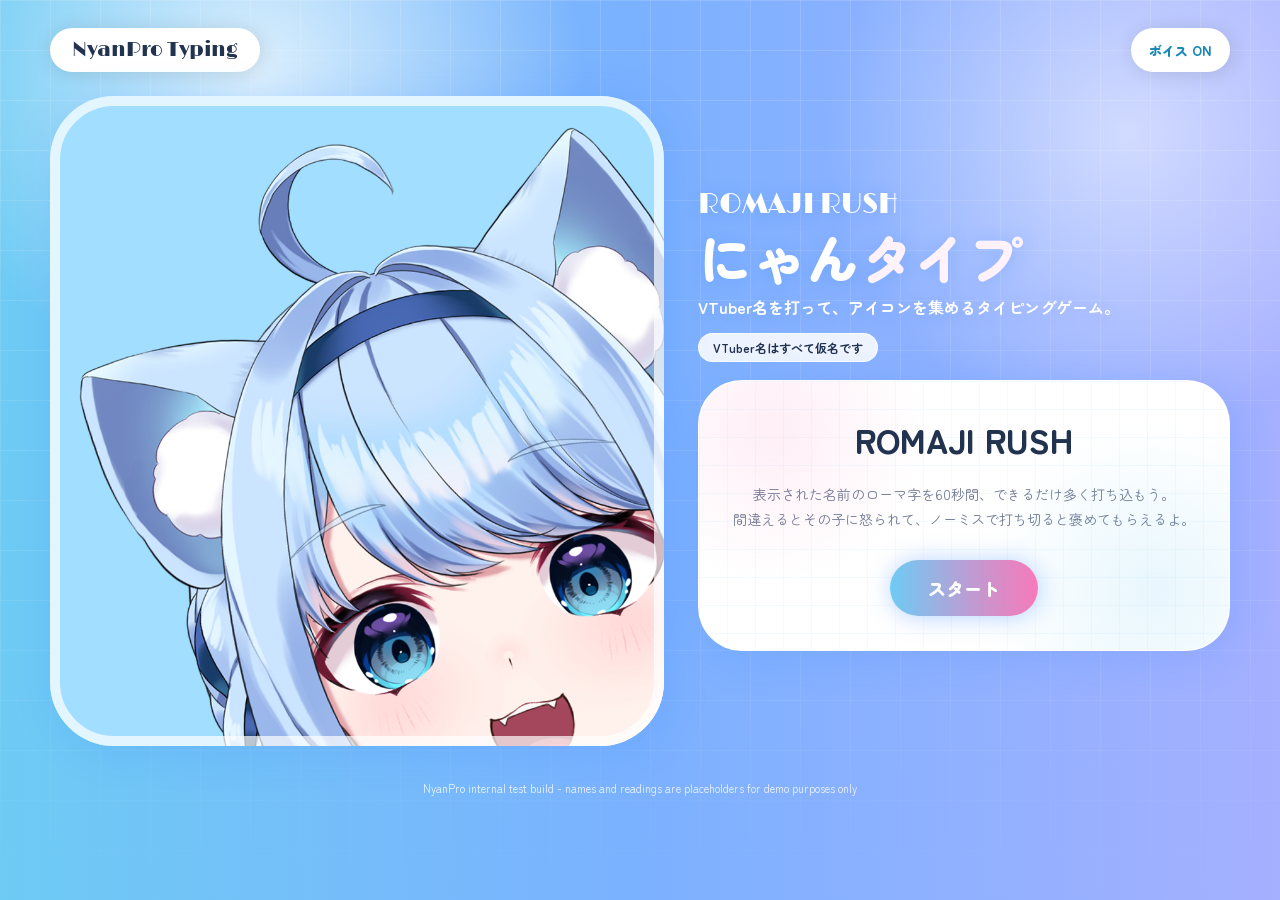
==== index.html @ a94c2b41 "Add GitHub Pages entrypoint" ====
<!DOCTYPE html>
<html lang="ja">
<head>
<meta charset="UTF-8">
<meta name="viewport" content="width=device-width, initial-scale=1.0">
<title>にゃんタイプ(仮) - VTuberタイピングゲーム テスト版</title>
<link rel="preconnect" href="https://fonts.googleapis.com">
<link rel="preconnect" href="https://fonts.gstatic.com" crossorigin>
<link href="https://fonts.googleapis.com/css2?family=Limelight&family=LINE+Seed+JP:wght@800&family=Zen+Maru+Gothic:wght@400;500;700;900&display=swap" rel="stylesheet">
<link rel="stylesheet" href="css/style.css">
</head>
<body>
<div class="background" aria-hidden="true">
  <div class="background-texture"></div>
</div>
<div class="wrap">
  <header class="site-header">
    <div class="site-brand">NyanPro Typing</div>
    <button class="voice-toggle on" id="voice-toggle-btn">ボイス ON</button>
  </header>

  <main class="hero-grid">
    <section class="main-visual" aria-label="にゃんタイプ メインビジュアル">
      <img src="img/main-icon.png" alt="にゃんタイプ メインビジュアル">
    </section>

    <section class="play-column">
      <div class="hero-copy">
        <p class="eyebrow">ROMAJI RUSH</p>
        <h1>にゃん<span>タイプ</span></h1>
        <p>VTuber名を打って、アイコンを集めるタイピングゲーム。</p>
        <div class="badge-note">VTuber名はすべて仮名です</div>
      </div>

      <div id="game-area"></div>
    </section>
  </main>

  <footer>NyanPro internal test build - names and readings are placeholders for demo purposes only</footer>
</div>

<script src="contents/game-content.js"></script>
<script src="js/app.js"></script>
</body>
</html>
---- css/style.css ----
:root{
  --color-text:#4c4c4c;
  --color-text-dark:#223350;
  --color-white:#ffffff;
  --color-soft:#f7fcff;
  --color-line:#d7ecfb;
  --color-blue:#6ecbf4;
  --color-blue-2:#7bb1ff;
  --color-lavender:#a5b0ff;
  --color-pink:#ff75b7;
  --color-pink-2:#ff9ed0;
  --color-yellow:#ffd166;
  --color-danger:#ff6b88;
  --gradient:linear-gradient(90deg,var(--color-blue) 0%,var(--color-blue-2) 50%,var(--color-lavender) 100%);
  --gradient-pink:linear-gradient(90deg,var(--color-blue) 0%,var(--color-pink) 100%);
  --shadow:5px 5px 40px rgba(45,126,255,.18);
  --font-en:"Limelight",cursive;
  --font-ja:"Zen Maru Gothic","Hiragino Kaku Gothic ProN","Yu Gothic",sans-serif;
}

*{box-sizing:border-box;}
html,body{
  margin:0;
  padding:0;
  color:var(--color-text);
  font-family:var(--font-ja);
  min-height:100vh;
  overflow-x:hidden;
}
body{
  background:var(--gradient);
}
img{max-width:100%;height:auto;display:block;}

.background{
  position:fixed;
  inset:0;
  z-index:-2;
  background:
    radial-gradient(circle at 20% 8%, rgba(255,255,255,.75), transparent 25%),
    radial-gradient(circle at 88% 15%, rgba(255,255,255,.55), transparent 22%),
    var(--gradient);
}
.background-texture{
  position:absolute;
  inset:0;
  opacity:.28;
  background-image:
    linear-gradient(rgba(255,255,255,.5) 1px, transparent 1px),
    linear-gradient(90deg, rgba(255,255,255,.5) 1px, transparent 1px);
  background-size:50px 50px;
  mask-image:linear-gradient(to bottom, #000 0%, rgba(0,0,0,.6) 72%, transparent 100%);
}

.wrap{
  width:min(1180px, calc(100% - 44px));
  margin:0 auto;
  padding:28px 0 42px;
}
.site-header{
  display:flex;
  align-items:center;
  justify-content:space-between;
  gap:16px;
  margin-bottom:24px;
}
.site-brand{
  display:inline-flex;
  align-items:center;
  min-height:44px;
  padding:0 22px;
  background:var(--color-white);
  border-radius:999px;
  box-shadow:2px 2px 20px rgba(0,0,0,.12);
  color:var(--color-text-dark);
  font-family:var(--font-en);
  font-size:20px;
  line-height:1;
}

.hero-grid{
  display:grid;
  grid-template-columns:minmax(330px, 52%) minmax(360px, 1fr);
  align-items:center;
  gap:34px;
}
.main-visual{
  position:relative;
  overflow:hidden;
  min-height:650px;
  border-radius:64px;
  background:var(--color-white);
  box-shadow:var(--shadow);
}
.main-visual::after{
  content:"";
  position:absolute;
  inset:0;
  border:10px solid rgba(255,255,255,.7);
  border-radius:inherit;
  pointer-events:none;
}
.main-visual img{
  width:100%;
  height:100%;
  min-height:650px;
  object-fit:cover;
  object-position:center center;
}
.play-column{
  min-width:0;
}
.hero-copy{
  margin:0 0 18px;
  color:var(--color-white);
  text-shadow:0 2px 18px rgba(45,126,255,.25);
}
.eyebrow{
  margin:0 0 8px;
  font-family:var(--font-en);
  font-size:28px;
  line-height:1;
  color:var(--color-white);
}
.hero-copy h1{
  margin:0;
  font-size:54px;
  line-height:1.1;
  font-weight:900;
  letter-spacing:0;
}
.hero-copy h1 span{color:#fff2fa;}
.hero-copy p:not(.eyebrow){
  margin:8px 0 0;
  font-size:16px;
  line-height:1.7;
  font-weight:700;
}
.badge-note{
  display:inline-block;
  margin-top:12px;
  font-size:12px;
  font-weight:700;
  color:var(--color-text-dark);
  background:rgba(255,255,255,.86);
  border:1px solid rgba(255,255,255,.9);
  padding:5px 14px;
  border-radius:999px;
  text-shadow:none;
}

.voice-toggle{
  min-height:44px;
  padding:0 18px;
  border:none;
  border-radius:999px;
  background:var(--color-white);
  color:var(--color-text-dark);
  box-shadow:2px 2px 20px rgba(0,0,0,.12);
  font-family:var(--font-ja);
  font-size:13px;
  font-weight:900;
  cursor:pointer;
}
.voice-toggle.on{color:#1689b7;}
.voice-toggle.off{color:#8b8b8b;}

.hud{
  display:flex;
  gap:10px;
  margin-bottom:14px;
}
.hud-card{
  flex:1;
  min-width:0;
  background:rgba(255,255,255,.94);
  border:1px solid var(--color-line);
  border-radius:18px;
  padding:12px 14px;
  text-align:center;
  box-shadow:1px 1px 16px rgba(45,126,255,.12);
}
.hud-card .label{font-size:11px;color:#7e8aa1;margin-bottom:2px;font-weight:700;}
.hud-card .value{
  font-family:"LINE Seed JP",var(--font-ja);
  font-weight:800;
  font-size:24px;
  line-height:1.15;
  color:var(--color-text-dark);
}
.hud-card.time .value{color:#00aeee;}
.hud-card.score .value{color:var(--color-pink);}
.hud-card.combo .value{color:#f0aa25;}

.timebar-outer{
  height:10px;
  background:rgba(255,255,255,.72);
  border-radius:999px;
  overflow:hidden;
  margin-bottom:14px;
  border:1px solid rgba(255,255,255,.9);
  box-shadow:1px 1px 14px rgba(45,126,255,.12);
}
.timebar-inner{
  height:100%;
  width:100%;
  background:var(--gradient-pink);
  transition:width .25s linear;
}

.stage{
  position:relative;
  background:var(--color-white);
  border:1px solid rgba(255,255,255,.9);
  border-radius:44px;
  padding:34px 30px;
  min-height:260px;
  display:flex;
  flex-direction:column;
  align-items:center;
  justify-content:center;
  text-align:center;
  overflow:hidden;
  box-shadow:var(--shadow);
}
.stage::before{
  content:"";
  position:absolute;
  inset:0;
  background:
    radial-gradient(circle at 14% 18%, rgba(255,117,183,.12), transparent 30%),
    radial-gradient(circle at 86% 78%, rgba(110,203,244,.16), transparent 34%),
    linear-gradient(rgba(110,203,244,.08) 1px, transparent 1px),
    linear-gradient(90deg, rgba(110,203,244,.08) 1px, transparent 1px);
  background-size:auto, auto, 28px 28px, 28px 28px;
  pointer-events:none;
}
.plate{
  width:46px;
  height:46px;
  border-radius:50%;
  background:linear-gradient(180deg,#fff,#eaf7ff);
  margin-bottom:14px;
  display:flex;
  align-items:center;
  justify-content:center;
  box-shadow:1px 1px 16px rgba(45,126,255,.18);
  position:relative;
  z-index:1;
}
.plate-img{
  width:28px;
  height:28px;
  display:block;
}
.kanji{
  font-weight:900;
  font-size:34px;
  margin-bottom:4px;
  color:var(--color-text-dark);
  position:relative;
  z-index:1;
}
.kana{
  font-size:14px;
  color:#7e8aa1;
  margin-bottom:18px;
  position:relative;
  z-index:1;
}
.romaji{
  font-family:"Consolas","Menlo",monospace;
  font-size:30px;
  letter-spacing:1px;
  color:var(--color-text-dark);
  position:relative;
  z-index:1;
}
.romaji .done{color:#00aeee;}
.romaji .rest{color:#9ba8bd;}
.romaji.shake{animation:shake .25s;}
@keyframes shake{
  0%,100%{transform:translateX(0);}
  25%{transform:translateX(-6px);}
  75%{transform:translateX(6px);}
}

.hint{
  margin-top:16px;
  font-size:12px;
  color:#7e8aa1;
  position:relative;
  z-index:1;
}
.voice-bubble{
  margin-top:14px;
  min-height:20px;
  font-size:13px;
  font-weight:700;
  color:var(--color-pink);
  opacity:0;
  transform:translateY(4px);
  transition:opacity .15s ease, transform .15s ease;
  position:relative;
  z-index:1;
}
.voice-bubble.show{
  opacity:1;
  transform:translateY(0);
}

.get-effect{
  position:absolute;
  left:50%;
  top:36%;
  transform:translate(-50%,-50%) scale(0);
  z-index:5;
  display:flex;
  flex-direction:column;
  align-items:center;
  gap:6px;
  opacity:0;
  pointer-events:none;
}
.get-effect.show{animation:getpop .9s ease forwards;}
@keyframes getpop{
  0%{transform:translate(-50%,-50%) scale(0); opacity:0;}
  15%{transform:translate(-50%,-50%) scale(1.15); opacity:1;}
  30%{transform:translate(-50%,-50%) scale(1); opacity:1;}
  70%{transform:translate(-50%,-50%) scale(1); opacity:1;}
  100%{transform:translate(-50%,140%) scale(.35); opacity:0;}
}
.get-icon{
  width:70px;
  height:70px;
  border-radius:16px;
  overflow:hidden;
  background:#ffffff;
  box-shadow:1px 1px 20px rgba(45,126,255,.25);
}
.get-label{
  font-weight:900;
  font-size:13px;
  color:var(--color-white);
  background:var(--gradient-pink);
  padding:3px 14px;
  border-radius:999px;
}

.gallery{
  margin-top:18px;
}
.gallery .label{
  font-size:12px;
  color:rgba(255,255,255,.92);
  margin-bottom:8px;
  font-weight:700;
}
.stage .gallery .label,
.result-screen .gallery .label{
  color:#7e8aa1;
}
.empty-gallery{font-size:12px;color:#7e8aa1;}
.gallery-grid{
  display:flex;
  flex-wrap:wrap;
  gap:8px;
}
.gicon{
  width:36px;
  height:36px;
  border-radius:9px;
  overflow:hidden;
  background:#ffffff;
  border:2px solid rgba(255,255,255,.9);
  box-shadow:1px 1px 10px rgba(45,126,255,.2);
  animation:pop .3s ease;
}
.avatar-img{
  width:100%;
  height:100%;
  display:block;
  object-fit:contain;
}
@keyframes pop{
  0%{transform:scale(0);}
  70%{transform:scale(1.15);}
  100%{transform:scale(1);}
}

.start-screen,
.result-screen{
  text-align:center;
}
.start-screen p,
.result-screen p{
  color:#6f7890;
  font-size:14px;
  line-height:1.8;
}
button.primary{
  font-family:var(--font-ja);
  font-weight:900;
  font-size:18px;
  color:var(--color-white);
  background:var(--gradient-pink);
  border:none;
  padding:15px 38px;
  border-radius:999px;
  cursor:pointer;
  margin-top:14px;
  box-shadow:1px 1px 25px rgba(45,126,255,.35);
  transition:transform .2s ease, box-shadow .2s ease;
}
button.primary:hover{
  transform:scale(1.04);
  box-shadow:none;
}
button.primary:active{transform:scale(.97);}

.result-grid{
  display:flex;
  gap:10px;
  justify-content:center;
  margin:18px 0;
  flex-wrap:wrap;
}
.result-grid .hud-card{
  flex:0 0 130px;
  box-shadow:none;
}
.rank-badge{
  margin:2px 0 4px;
  font-size:12px;
  color:#7e8aa1;
}
.rank-badge .rank-title{
  display:block;
  margin-top:2px;
  font-family:"LINE Seed JP",var(--font-ja);
  font-weight:800;
  font-size:24px;
  background:var(--gradient-pink);
  -webkit-background-clip:text;
  -webkit-text-fill-color:transparent;
  background-clip:text;
}
.rank-section{
  margin-top:18px;
  text-align:left;
}
.rank-section-title{
  display:flex;
  align-items:center;
  gap:8px;
  font-size:12px;
  color:#6f7890;
  margin-bottom:8px;
  font-weight:700;
}
.mock-tag{
  font-size:10px;
  color:#1689b7;
  background:#eef9ff;
  border:1px solid var(--color-line);
  padding:1px 8px;
  border-radius:999px;
}
.rank-list{
  display:flex;
  flex-direction:column;
  gap:8px;
}
.rank-row{
  display:flex;
  align-items:center;
  gap:10px;
  background:var(--color-soft);
  border:1px solid var(--color-line);
  border-radius:16px;
  padding:8px 12px;
}
.rank-row .rank-num{
  font-family:"LINE Seed JP",var(--font-ja);
  font-weight:800;
  font-size:16px;
  width:22px;
  text-align:center;
  color:#9ba8bd;
}
.rank-row:nth-child(1) .rank-num{color:#f0aa25;}
.rank-row:nth-child(2) .rank-num{color:#7e8aa1;}
.rank-row:nth-child(3) .rank-num{color:#ca8b4d;}
.rank-row .r-avatar{
  width:34px;
  height:34px;
  border-radius:9px;
  overflow:hidden;
  background:#ffffff;
  flex-shrink:0;
}
.rank-row .r-name{
  flex:1;
  font-size:13px;
  color:var(--color-text-dark);
}
.rank-row .r-count{font-size:12px;font-weight:900;}
.rank-section.mistake .r-count{color:var(--color-danger);}
.rank-section.perfect .r-count{color:#00aeee;}

footer{
  text-align:center;
  margin-top:34px;
  font-size:11px;
  color:var(--color-white);
  opacity:.86;
}

@media(max-width:900px){
  .wrap{
    width:min(calc(100% - 28px), 620px);
    padding-top:18px;
  }
  .site-header{
    margin-bottom:18px;
  }
  .site-brand{
    min-height:40px;
    padding:0 16px;
    font-size:16px;
  }
  .voice-toggle{
    min-height:40px;
    padding:0 14px;
  }
  .hero-grid{
    grid-template-columns:1fr;
    gap:18px;
  }
  .main-visual{
    min-height:0;
    height:clamp(260px, 62vw, 430px);
    border-radius:34px;
  }
  .main-visual img{
    min-height:0;
    height:100%;
    object-position:center 46%;
  }
  .hero-copy{
    margin-bottom:14px;
  }
  .eyebrow{
    font-size:22px;
  }
  .hero-copy h1{
    font-size:42px;
  }
  .hero-copy p:not(.eyebrow){
    font-size:14px;
  }
  .stage{
    min-height:245px;
    border-radius:30px;
    padding:30px 18px;
  }
  .hud{
    gap:8px;
  }
  .hud-card{
    padding:10px 8px;
  }
  .hud-card .value{
    font-size:21px;
  }
  .kanji{
    font-size:30px;
  }
  .romaji{
    font-size:26px;
  }
  .rank-section-title{
    align-items:flex-start;
    flex-direction:column;
    gap:4px;
  }
}

@media(max-width:430px){
  .wrap{width:calc(100% - 20px);}
  .site-header{
    gap:10px;
  }
  .site-brand{
    font-size:14px;
  }
  .voice-toggle{
    font-size:12px;
  }
  .main-visual{
    height:250px;
  }
  .hero-copy h1{
    font-size:36px;
  }
  .hud-card .label{
    font-size:10px;
  }
  .hud-card .value{
    font-size:19px;
  }
  .result-grid .hud-card{
    flex:1 1 120px;
  }
}
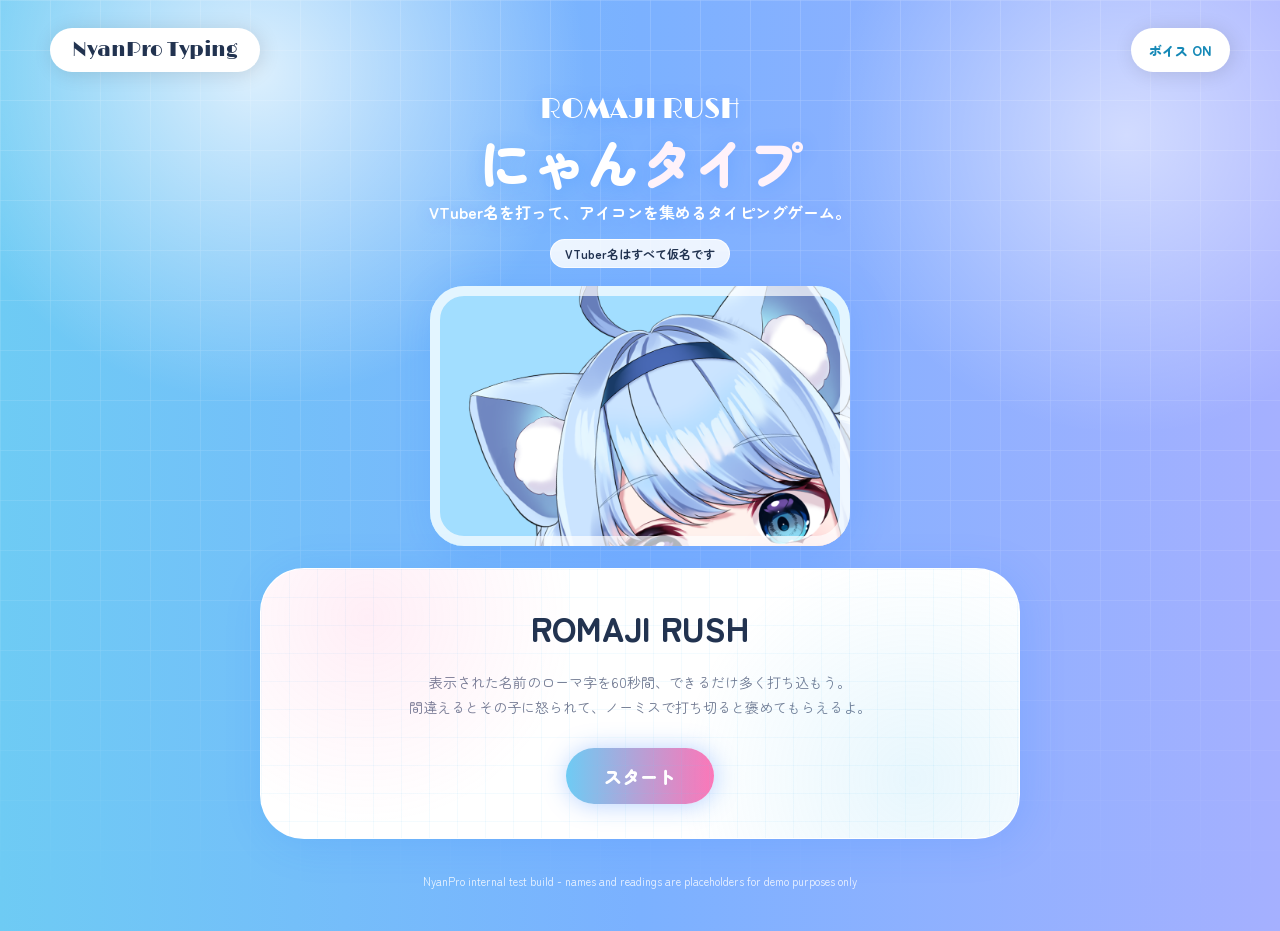
==== commit 57e73100: "レイアウト修正" ====
--- a/index.html
+++ b/index.html
@@ -20,10 +20,6 @@
   </header>
 
   <main class="hero-grid">
-    <section class="main-visual" aria-label="にゃんタイプ メインビジュアル">
-      <img src="img/main-icon.png" alt="にゃんタイプ メインビジュアル">
-    </section>
-
     <section class="play-column">
       <div class="hero-copy">
         <p class="eyebrow">ROMAJI RUSH</p>
@@ -31,6 +27,10 @@
         <p>VTuber名を打って、アイコンを集めるタイピングゲーム。</p>
         <div class="badge-note">VTuber名はすべて仮名です</div>
       </div>
+
+      <section class="main-visual" aria-label="にゃんタイプ メインビジュアル">
+        <img src="img/main-icon.png" alt="にゃんタイプ メインビジュアル">
+      </section>
 
       <div id="game-area"></div>
     </section>
--- a/css/style.css
+++ b/css/style.css
@@ -79,16 +79,17 @@
 }
 
 .hero-grid{
-  display:grid;
-  grid-template-columns:minmax(330px, 52%) minmax(360px, 1fr);
-  align-items:center;
-  gap:34px;
+  width:min(760px, 100%);
+  margin:0 auto;
+  display:block;
 }
 .main-visual{
   position:relative;
   overflow:hidden;
-  min-height:650px;
-  border-radius:64px;
+  width:min(420px, 100%);
+  height:260px;
+  margin:0 auto 22px;
+  border-radius:34px;
   background:var(--color-white);
   box-shadow:var(--shadow);
 }
@@ -103,15 +104,17 @@
 .main-visual img{
   width:100%;
   height:100%;
-  min-height:650px;
   object-fit:cover;
-  object-position:center center;
+  object-position:center 45%;
 }
 .play-column{
+  width:100%;
+  margin:0 auto;
   min-width:0;
 }
 .hero-copy{
   margin:0 0 18px;
+  text-align:center;
   color:var(--color-white);
   text-shadow:0 2px 18px rgba(45,126,255,.25);
 }
@@ -445,69 +448,6 @@
   -webkit-text-fill-color:transparent;
   background-clip:text;
 }
-.rank-section{
-  margin-top:18px;
-  text-align:left;
-}
-.rank-section-title{
-  display:flex;
-  align-items:center;
-  gap:8px;
-  font-size:12px;
-  color:#6f7890;
-  margin-bottom:8px;
-  font-weight:700;
-}
-.mock-tag{
-  font-size:10px;
-  color:#1689b7;
-  background:#eef9ff;
-  border:1px solid var(--color-line);
-  padding:1px 8px;
-  border-radius:999px;
-}
-.rank-list{
-  display:flex;
-  flex-direction:column;
-  gap:8px;
-}
-.rank-row{
-  display:flex;
-  align-items:center;
-  gap:10px;
-  background:var(--color-soft);
-  border:1px solid var(--color-line);
-  border-radius:16px;
-  padding:8px 12px;
-}
-.rank-row .rank-num{
-  font-family:"LINE Seed JP",var(--font-ja);
-  font-weight:800;
-  font-size:16px;
-  width:22px;
-  text-align:center;
-  color:#9ba8bd;
-}
-.rank-row:nth-child(1) .rank-num{color:#f0aa25;}
-.rank-row:nth-child(2) .rank-num{color:#7e8aa1;}
-.rank-row:nth-child(3) .rank-num{color:#ca8b4d;}
-.rank-row .r-avatar{
-  width:34px;
-  height:34px;
-  border-radius:9px;
-  overflow:hidden;
-  background:#ffffff;
-  flex-shrink:0;
-}
-.rank-row .r-name{
-  flex:1;
-  font-size:13px;
-  color:var(--color-text-dark);
-}
-.rank-row .r-count{font-size:12px;font-weight:900;}
-.rank-section.mistake .r-count{color:var(--color-danger);}
-.rank-section.perfect .r-count{color:#00aeee;}
-
 footer{
   text-align:center;
   margin-top:34px;
@@ -534,16 +474,14 @@
     padding:0 14px;
   }
   .hero-grid{
-    grid-template-columns:1fr;
-    gap:18px;
+    width:100%;
   }
   .main-visual{
-    min-height:0;
-    height:clamp(260px, 62vw, 430px);
-    border-radius:34px;
+    width:min(420px, 100%);
+    height:clamp(220px, 58vw, 320px);
+    margin-bottom:18px;
   }
   .main-visual img{
-    min-height:0;
     height:100%;
     object-position:center 46%;
   }
@@ -579,11 +517,6 @@
   .romaji{
     font-size:26px;
   }
-  .rank-section-title{
-    align-items:flex-start;
-    flex-direction:column;
-    gap:4px;
-  }
 }
 
 @media(max-width:430px){
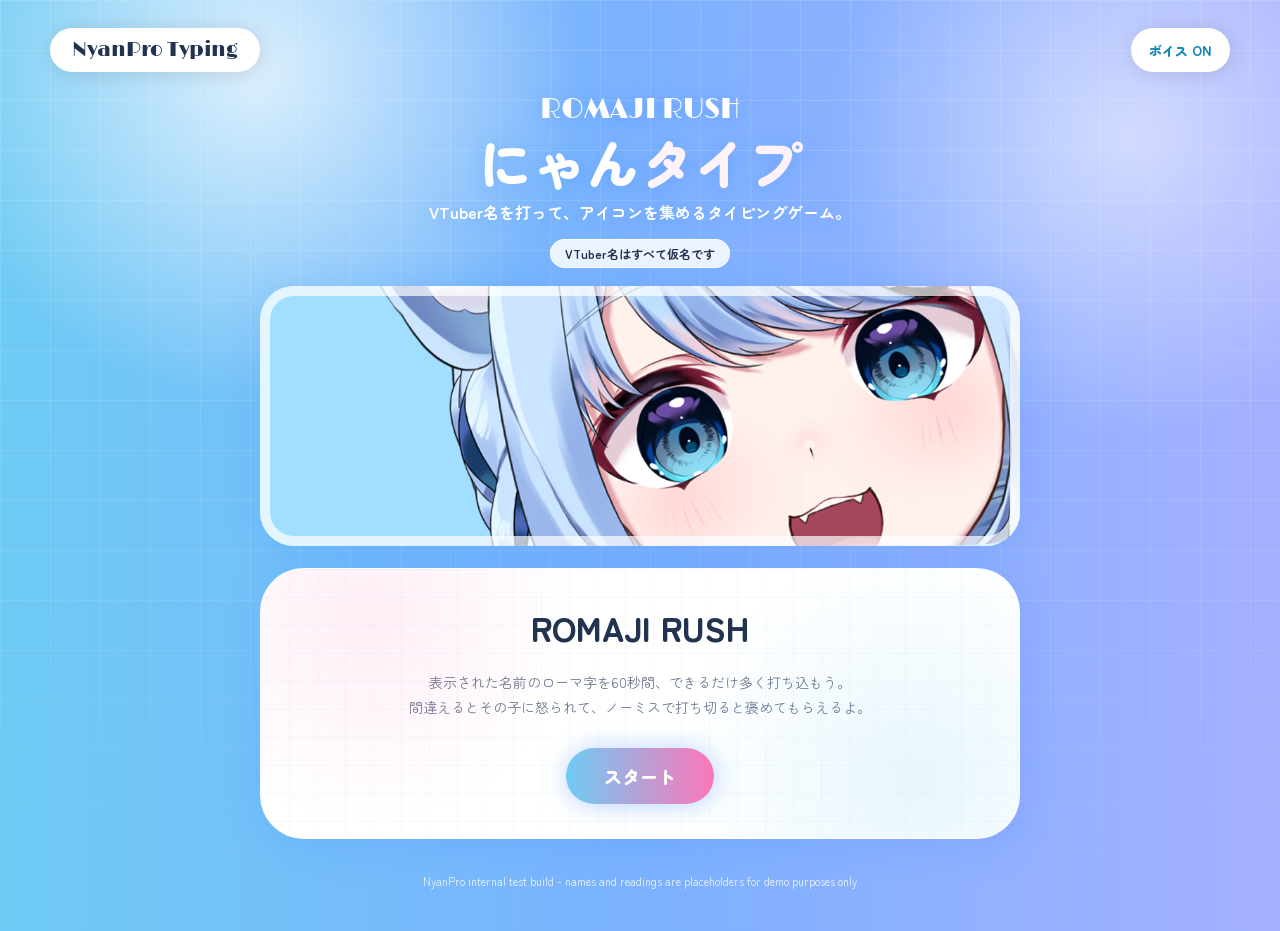
==== commit a087963f: "レイアウト修正" ====
--- a/index.html
+++ b/index.html
@@ -7,7 +7,7 @@
 <link rel="preconnect" href="https://fonts.googleapis.com">
 <link rel="preconnect" href="https://fonts.gstatic.com" crossorigin>
 <link href="https://fonts.googleapis.com/css2?family=Limelight&family=LINE+Seed+JP:wght@800&family=Zen+Maru+Gothic:wght@400;500;700;900&display=swap" rel="stylesheet">
-<link rel="stylesheet" href="css/style.css">
+<link rel="stylesheet" href="css/style.css?v=20260726-3">
 </head>
 <body>
 <div class="background" aria-hidden="true">
@@ -29,7 +29,7 @@
       </div>
 
       <section class="main-visual" aria-label="にゃんタイプ メインビジュアル">
-        <img src="img/main-icon.png" alt="にゃんタイプ メインビジュアル">
+        <img src="img/main-icon.png?v=20260726-3" alt="にゃんタイプ メインビジュアル">
       </section>
 
       <div id="game-area"></div>
@@ -39,7 +39,7 @@
   <footer>NyanPro internal test build - names and readings are placeholders for demo purposes only</footer>
 </div>
 
-<script src="contents/game-content.js"></script>
-<script src="js/app.js"></script>
+<script src="contents/game-content.js?v=20260726-3"></script>
+<script src="js/app.js?v=20260726-3"></script>
 </body>
 </html>
--- a/css/style.css
+++ b/css/style.css
@@ -86,7 +86,7 @@
 .main-visual{
   position:relative;
   overflow:hidden;
-  width:min(420px, 100%);
+  /* width:min(420px, 100%); */
   height:260px;
   margin:0 auto 22px;
   border-radius:34px;
@@ -105,7 +105,31 @@
   width:100%;
   height:100%;
   object-fit:cover;
-  object-position:center 45%;
+  object-position:center 100%;
+}
+body[data-game-screen="playing"] .main-visual,
+body[data-game-screen="result"] .main-visual{
+  display:none;
+}
+body[data-game-screen="playing"] .hero-copy .eyebrow,
+body[data-game-screen="playing"] .hero-copy p,
+body[data-game-screen="playing"] .badge-note,
+body[data-game-screen="result"] .hero-copy .eyebrow,
+body[data-game-screen="result"] .hero-copy p,
+body[data-game-screen="result"] .badge-note{
+  display:none;
+}
+body[data-game-screen="playing"] .hero-copy,
+body[data-game-screen="result"] .hero-copy{
+  margin-bottom:12px;
+}
+body[data-game-screen="playing"] .hero-copy h1,
+body[data-game-screen="result"] .hero-copy h1{
+  font-size:32px;
+}
+body[data-game-screen="playing"] #game-area,
+body[data-game-screen="result"] #game-area{
+  margin-top:24px;
 }
 .play-column{
   width:100%;
@@ -315,7 +339,7 @@
 .get-effect{
   position:absolute;
   left:50%;
-  top:36%;
+  top:4px;
   transform:translate(-50%,-50%) scale(0);
   z-index:5;
   display:flex;
@@ -327,16 +351,16 @@
 }
 .get-effect.show{animation:getpop .9s ease forwards;}
 @keyframes getpop{
-  0%{transform:translate(-50%,-50%) scale(0); opacity:0;}
-  15%{transform:translate(-50%,-50%) scale(1.15); opacity:1;}
-  30%{transform:translate(-50%,-50%) scale(1); opacity:1;}
-  70%{transform:translate(-50%,-50%) scale(1); opacity:1;}
-  100%{transform:translate(-50%,140%) scale(.35); opacity:0;}
+  0%{transform:translate(-50%,-35%) scale(0); opacity:0;}
+  15%{transform:translate(-50%,0) scale(1.05); opacity:1;}
+  30%{transform:translate(-50%,0) scale(1); opacity:1;}
+  70%{transform:translate(-50%,0) scale(1); opacity:1;}
+  100%{transform:translate(-50%,-130%) scale(.35); opacity:0;}
 }
 .get-icon{
-  width:70px;
-  height:70px;
-  border-radius:16px;
+  width:58px;
+  height:58px;
+  border-radius:12px;
   overflow:hidden;
   background:#ffffff;
   box-shadow:1px 1px 20px rgba(45,126,255,.25);
@@ -477,13 +501,13 @@
     width:100%;
   }
   .main-visual{
-    width:min(420px, 100%);
+    /* width:min(420px, 100%); */
     height:clamp(220px, 58vw, 320px);
     margin-bottom:18px;
   }
   .main-visual img{
     height:100%;
-    object-position:center 46%;
+    object-position:center 100%;
   }
   .hero-copy{
     margin-bottom:14px;
